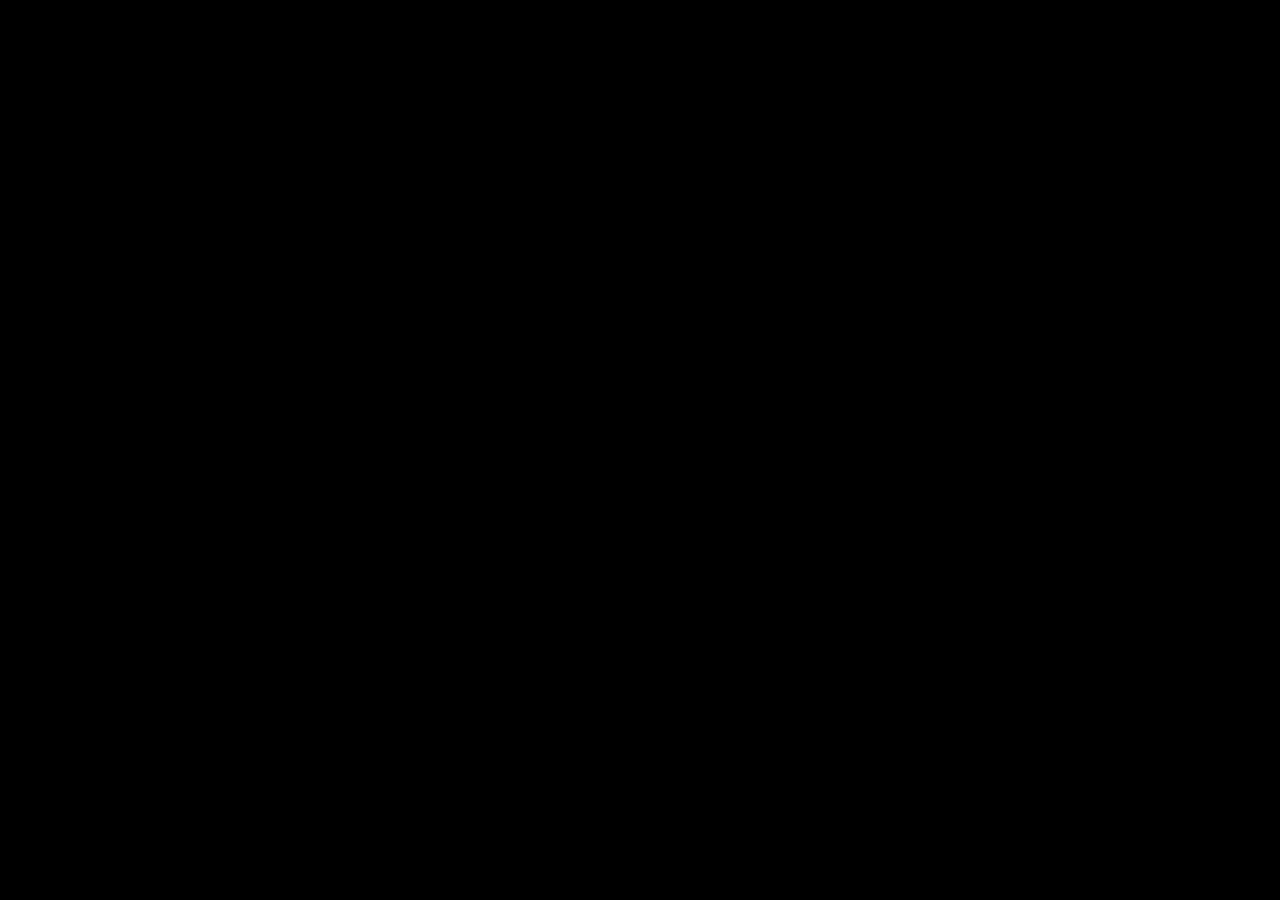
==== about.html @ 008f18ce "Getting started on the about page" ====
<!DOCTYPE html>
<html lang="en">
<head>
    <meta charset="UTF-8">
    <meta name="viewport" content="width=device-width, initial-scale=1.0">
    <title>About - Next.js Static Clone</title>
    <link rel="stylesheet" href="style.css">
</head>
<body>

</body>
</html>
---- style.css ----
:root {
    --bg-color: #000000;
    --text-color: #ffffff;
    --text-secondary: #888888;
    --border-color: #333333;
    --card-bg: #0a0a0a;
    --primary-btn: #ffffff;
    --primary-btn-text: #000000;
    --font-stack: -apple-system, BlinkMacSystemFont, "Segoe UI", Roboto, Oxygen, Ubuntu, Cantarell, "Fira Sans", "Droid Sans", "Helvetica Neue", sans-serif;
}

body {
    background-color: var(--bg-color);
    color: var(--text-color);
    font-family: var(--font-stack);
    margin: 0;
    padding: 0;
    overflow-x: hidden;
}

.navbar {
    display: flex;
    justify-content: space-between;
    align-items: center;
    padding: 0 24px;
    height: 64px;
    border-bottom: 1px solid var(--border-color);
    position: sticky;
    top: 0;
    background: rgba(0, 0, 0, 0.8);
    backdrop-filter: blur(10px);
    z-index: 100;
}

.nav-left {
    display: flex;
    align-items: center;
    gap: 20px;
}

.logo {
    width: 26px;
    height: 26px;
}

.logo-text {
    font-weight: 700;
    font-size: 20px;
    letter-spacing: -0.5px;
}

.nav-links {
    display: flex;
    list-style: none;
    gap: 20px;
    font-size: 14px;
    color: var(--text-secondary);
}

.nav-links li:hover {
    color: var(--text-color);
    cursor: pointer;
}

.nav-right {
    display: flex;
    align-items: center;
    gap: 12px;
}

.search-bar {
    background: #111;
    border: 1px solid var(--border-color);
    padding: 6px 12px;
    border-radius: 6px;
    font-size: 14px;
    color: var(--text-secondary);
    width: 240px;
    display: flex;
    justify-content: space-between;
}

.kbd {
    background: #222;
    padding: 2px 6px;
    border-radius: 4px;
    font-size: 12px;
}

.btn-deploy, .btn-learn {
    padding: 8px 16px;
    border-radius: 6px;
    font-size: 14px;
    font-weight: 500;
    cursor: pointer;
    border: 1px solid var(--border-color);
}

.btn-deploy {
    background: #000;
    color: #fff;
}

.btn-learn {
    background: #fff;
    color: #000;
    border: none;
}

.hero {
    text-align: center;
    padding: 120px 20px;
    position: relative;
    overflow: hidden;
}

.hero h1 {
    font-size: 5rem;
    line-height: 1.1;
    font-weight: 800;
    margin-bottom: 24px;
    background: linear-gradient(to bottom right, #fff 30%, #666);
    -webkit-background-clip: text;
    -webkit-text-fill-color: transparent;
    letter-spacing: -0.04em;
}

.subtitle {
    font-size: 1.25rem;
    color: var(--text-secondary);
    max-width: 600px;
    margin: 0 auto 40px;
    line-height: 1.6;
}

.hero-buttons {
    display: flex;
    justify-content: center;
    gap: 16px;
    margin-bottom: 40px;
}

.btn-primary {
    background: #fff;
    color: #000;
    padding: 12px 32px;
    border-radius: 6px;
    border: none;
    font-weight: 600;
    font-size: 16px;
    cursor: pointer;
}

.btn-secondary {
    background: #000;
    color: #fff;
    padding: 12px 32px;
    border-radius: 6px;
    border: 1px solid var(--border-color);
    font-weight: 600;
    font-size: 16px;
    cursor: pointer;
}

.code-snippet {
    font-family: monospace;
    color: var(--text-secondary);
    font-size: 14px;
}

.section-title {
    text-align: center;
    margin-bottom: 60px;
    font-size: 2rem;
}

.features-section, .powered-by, .showcase, .testimonials {
    max-width: 1200px;
    margin: 0 auto;
    padding: 80px 24px;
}

.grid-container {
    display: grid;
    grid-template-columns: repeat(3, 1fr);
    gap: 24px;
}

.card {
    background: var(--card-bg);
    border: 1px solid var(--border-color);
    border-radius: 12px;
    padding: 24px;
    transition: border-color 0.2s;
}

.card:hover {
    border-color: #fff;
}

.card h3 {
    margin-top: 0;
    font-size: 18px;
}

.card p {
    color: var(--text-secondary);
    font-size: 14px;
    line-height: 1.6;
}

.powered-by h2, .showcase h2 {
    text-align: center;
    font-size: 2.5rem;
    margin-bottom: 40px;
}

.chip-container {
    display: flex;
    justify-content: center;
    margin-bottom: 40px;
}

.tech-grid {
    display: grid;
    grid-template-columns: repeat(3, 1fr);
    gap: 24px;
}

.tech-card {
    background: #111;
    border: 1px solid var(--border-color);
    border-radius: 12px;
    padding: 24px;
    text-align: center;
}

.tech-icon {
    font-size: 40px;
    margin-bottom: 16px;
}

.showcase-grid {
    display: grid;
    grid-template-columns: repeat(3, 1fr);
    grid-auto-rows: 200px;
    gap: 24px;
    margin-bottom: 40px;
}

.showcase-item {
    border-radius: 12px;
    display: flex;
    align-items: center;
    justify-content: center;
    font-weight: 800;
    font-size: 24px;
    letter-spacing: -1px;
}

.btn-showcase {
    display: block;
    margin: 0 auto;
    background: #000;
    color: #fff;
    border: 1px solid var(--border-color);
    padding: 12px 24px;
    border-radius: 6px;
    cursor: pointer;
}

.testimonials {
    display: grid;
    grid-template-columns: repeat(3, 1fr);
    gap: 24px;
}

.testimonial-card {
    background: #000;
    border: 1px solid var(--border-color);
    padding: 32px;
    border-radius: 8px;
}

.testimonial-card p {
    font-size: 18px;
    line-height: 1.6;
    margin-bottom: 24px;
}

footer {
    border-top: 1px solid var(--border-color);
    padding: 60px 24px;
    margin-top: 80px;
    display: flex;
    flex-direction: column;
    align-items: center;
}

.footer-logo {
    font-weight: 800;
    font-size: 24px;
    margin-bottom: 40px;
}

.footer-links {
    display: flex;
    gap: 80px;
    margin-bottom: 60px;
}

.col {
    display: flex;
    flex-direction: column;
    gap: 12px;
}

.col h4 {
    margin: 0 0 8px 0;
    font-size: 14px;
}

.col a {
    color: var(--text-secondary);
    text-decoration: none;
    font-size: 14px;
}

.col a:hover {
    text-decoration: underline;
}

.copyright {
    color: var(--text-secondary);
    font-size: 14px;
}

@media (max-width: 768px) {
    .nav-links, .nav-right, .code-snippet {
        display: none;
    }
    .hero h1 {
        font-size: 3rem;
    }
    .grid-container, .tech-grid, .showcase-grid, .testimonials {
        grid-template-columns: 1fr;
    }
    .footer-links {
        flex-direction: column;
        gap: 40px;
        text-align: center;
    }
}
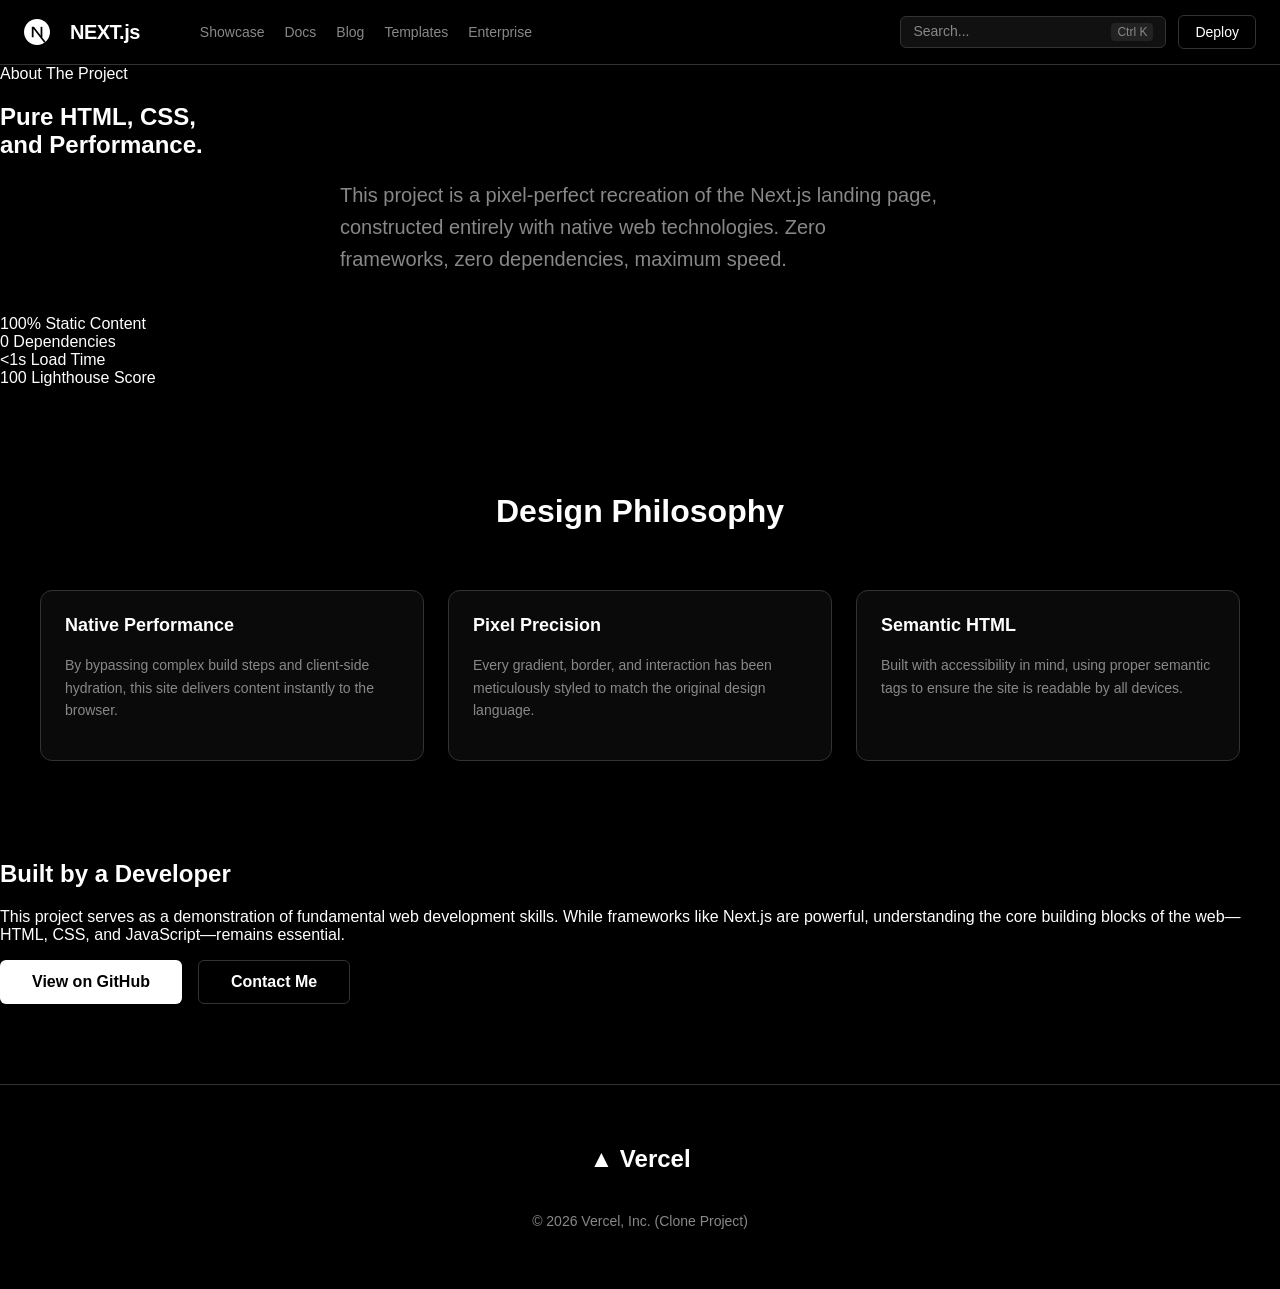
==== commit e919f398: "Content for the about page" ====
--- a/about.html
+++ b/about.html
@@ -7,6 +7,102 @@
     <link rel="stylesheet" href="style.css">
 </head>
 <body>
+    <nav class="navbar">
+        <div class="nav-left">
+            <a href="index.html" style="display: flex; align-items: center; gap: 20px; text-decoration: none; color: white;">
+                <svg class="logo" height="20" viewBox="0 0 180 180" fill="none" xmlns="http://www.w3.org/2000/svg">
+                    <path d="M180 90C180 139.706 139.706 180 90 180C40.2944 180 0 139.706 0 90C0 40.2944 40.2944 0 90 0C139.706 0 180 40.2944 180 90Z" fill="white"/>
+                    <path d="M149.508 157.52L69.142 54H54V125.97H66.1136V69.3836L139.999 164.845C143.333 162.614 146.509 160.165 149.508 157.52Z" fill="black"/>
+                    <rect x="115" y="54" width="12" height="72" fill="black"/>
+                </svg>
+                <span class="logo-text">NEXT.js</span>
+            </a>
+            <ul class="nav-links">
+                <li>Showcase</li>
+                <li>Docs</li>
+                <li>Blog</li>
+                <li>Templates</li>
+                <li>Enterprise</li>
+            </ul>
+        </div>
+        <div class="nav-right">
+            <div class="search-bar">Search... <span class="kbd">Ctrl K</span></div>
+            <button class="btn-deploy">Deploy</button>
+        </div>
+    </nav>
 
+    <main>
+        <section class="about-hero">
+            <span class="badge">About The Project</span>
+            <h1>Pure HTML, CSS, <br>and Performance.</h1>
+            <p class="subtitle">
+                This project is a pixel-perfect recreation of the Next.js landing page, constructed entirely with native web technologies. Zero frameworks, zero dependencies, maximum speed.
+            </p>
+        </section>
+
+        <!-- Statistics Grid -->
+        <section class="stats-section">
+            <div class="stats-grid">
+                <div class="stat-item">
+                    <span class="stat-number">100%</span>
+                    <span class="stat-label">Static Content</span>
+                </div>
+                <div class="stat-item">
+                    <span class="stat-number">0</span>
+                    <span class="stat-label">Dependencies</span>
+                </div>
+                <div class="stat-item">
+                    <span class="stat-number">&lt;1s</span>
+                    <span class="stat-label">Load Time</span>
+                </div>
+                <div class="stat-item">
+                    <span class="stat-number">100</span>
+                    <span class="stat-label">Lighthouse Score</span>
+                </div>
+            </div>
+        </section>
+
+        <!-- Core Philosophy (Reusing Card Styling) -->
+        <section class="features-section">
+            <h2 class="section-title">Design Philosophy</h2>
+            <div class="grid-container">
+                <div class="card">
+                    <h3>Native Performance</h3>
+                    <p>By bypassing complex build steps and client-side hydration, this site delivers content instantly to the browser.</p>
+                </div>
+                <div class="card">
+                    <h3>Pixel Precision</h3>
+                    <p>Every gradient, border, and interaction has been meticulously styled to match the original design language.</p>
+                </div>
+                <div class="card">
+                    <h3>Semantic HTML</h3>
+                    <p>Built with accessibility in mind, using proper semantic tags to ensure the site is readable by all devices.</p>
+                </div>
+            </div>
+        </section>
+
+        <section class="creator-section">
+            <div class="creator-content">
+                <h2>Built by a Developer</h2>
+                <p>
+                    This project serves as a demonstration of fundamental web development skills. 
+                    While frameworks like Next.js are powerful, understanding the core building blocks of the web—HTML, CSS, and JavaScript—remains essential.
+                </p>
+                <div class="hero-buttons" style="justify-content: flex-start;">
+                    <button class="btn-primary">View on GitHub</button>
+                    <button class="btn-secondary">Contact Me</button>
+                </div>
+            </div>
+        </section>
+    </main>
+
+    <footer>
+        <div class="footer-logo">▲ Vercel</div>
+        <div class="copyright">
+            © 2026 Vercel, Inc. (Clone Project)
+        </div>
+    </footer>
+
+    <script src="script.js"></script>
 </body>
 </html>
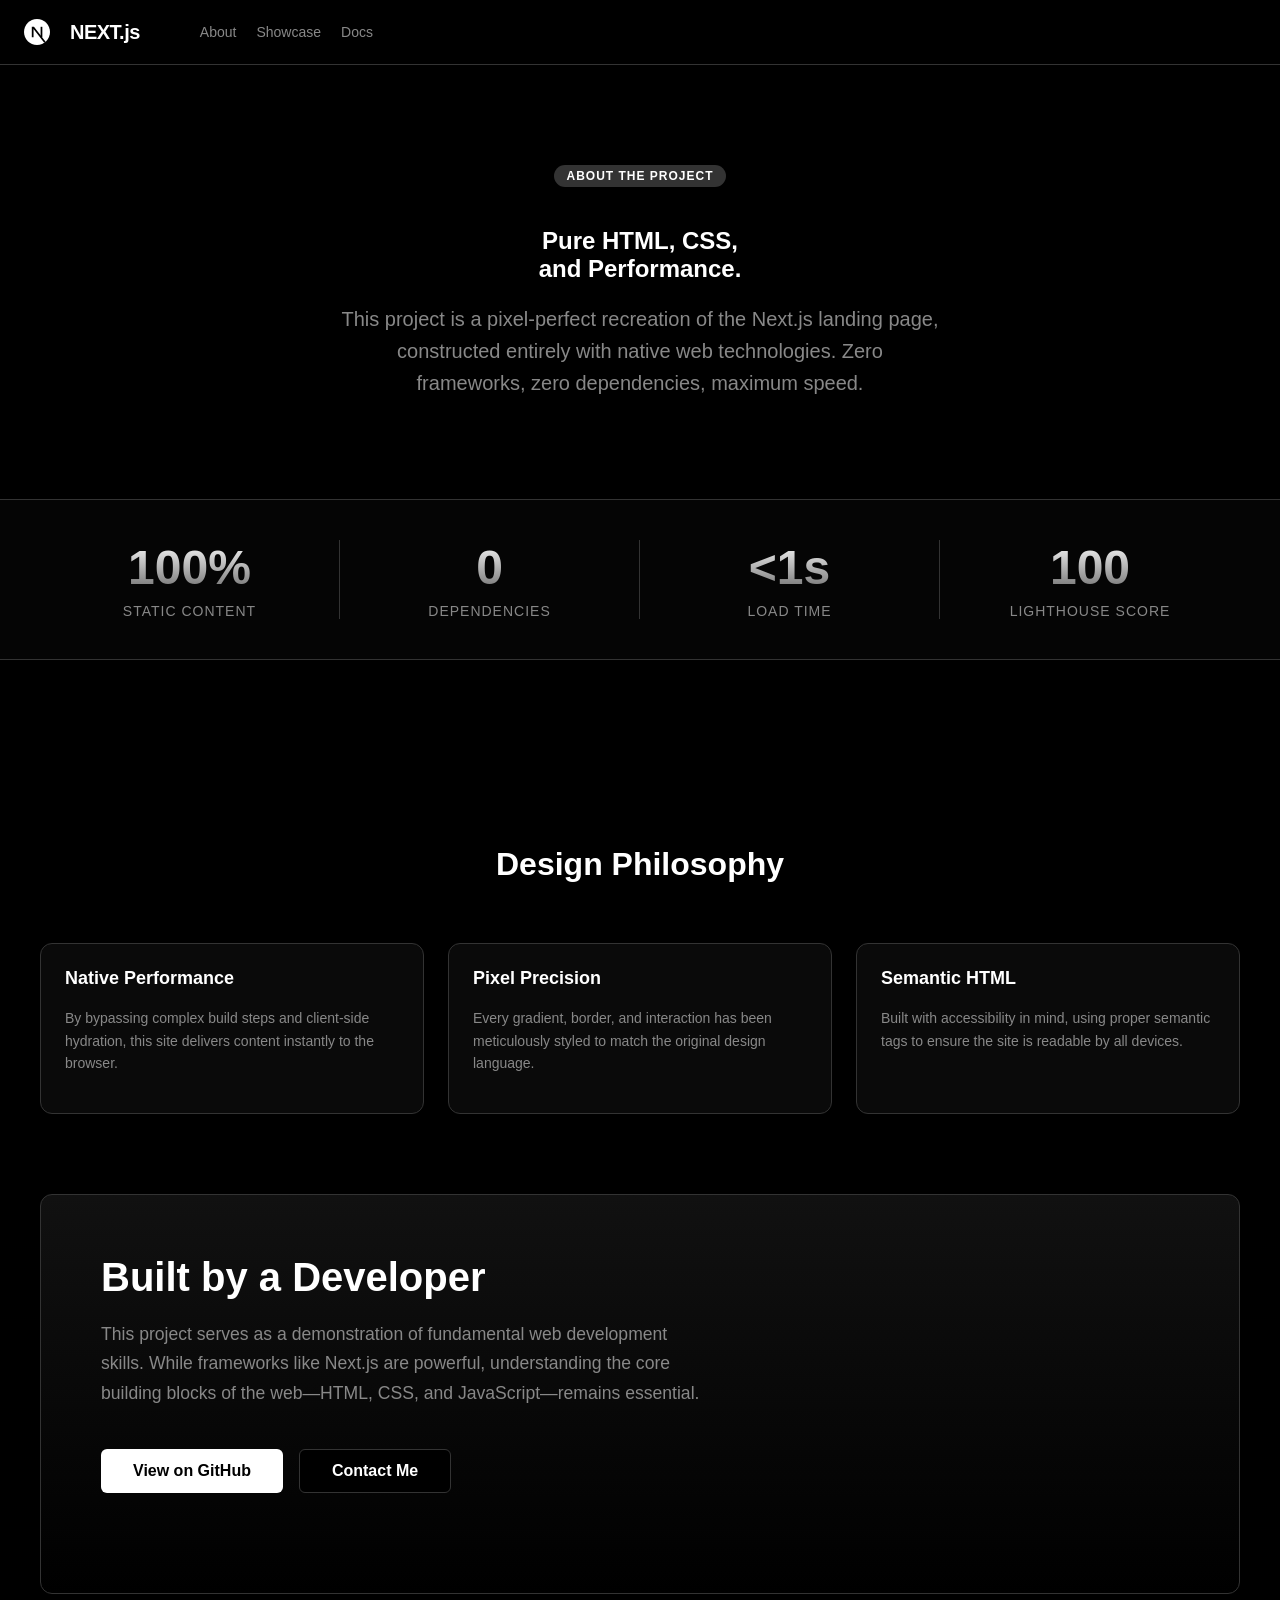
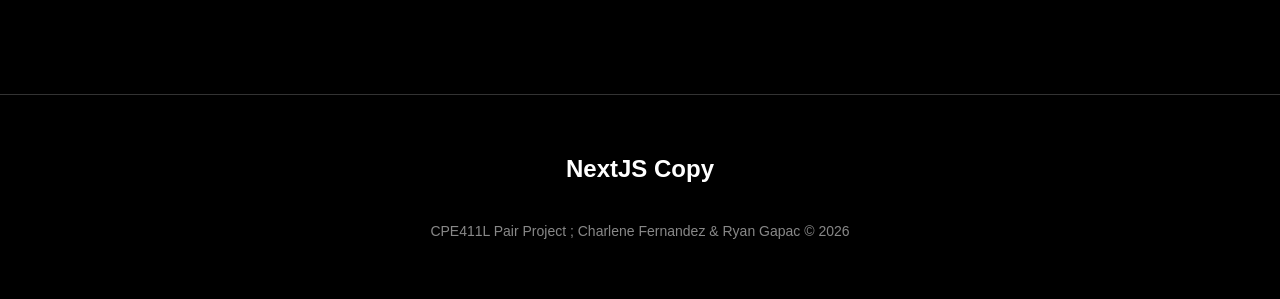
==== commit 2d0a2ec8: "made changes as requested to the navbar and footer" ====
--- a/about.html
+++ b/about.html
@@ -18,16 +18,10 @@
                 <span class="logo-text">NEXT.js</span>
             </a>
             <ul class="nav-links">
-                <li>Showcase</li>
-                <li>Docs</li>
-                <li>Blog</li>
-                <li>Templates</li>
-                <li>Enterprise</li>
+              <li>About</li>
+              <li>Showcase</li>
+              <li>Docs</li>
             </ul>
-        </div>
-        <div class="nav-right">
-            <div class="search-bar">Search... <span class="kbd">Ctrl K</span></div>
-            <button class="btn-deploy">Deploy</button>
         </div>
     </nav>
 
@@ -97,10 +91,10 @@
     </main>
 
     <footer>
-        <div class="footer-logo">▲ Vercel</div>
-        <div class="copyright">
-            © 2026 Vercel, Inc. (Clone Project)
-        </div>
+      <div class="footer-logo">NextJS Copy</div>
+      <div class="copyright">
+        CPE411L Pair Project ; Charlene Fernandez & Ryan Gapac &copy; 2026
+      </div>
     </footer>
 
     <script src="script.js"></script>
--- a/style.css
+++ b/style.css
@@ -351,3 +351,118 @@
         text-align: center;
     }
 }
+
+.about-hero {
+    text-align: center;
+    padding: 100px 20px 60px;
+    max-width: 800px;
+    margin: 0 auto;
+}
+
+.badge {
+    background: #333;
+    color: #fff;
+    font-size: 12px;
+    padding: 4px 12px;
+    border-radius: 20px;
+    font-weight: 600;
+    text-transform: uppercase;
+    letter-spacing: 1px;
+    margin-bottom: 20px;
+    display: inline-block;
+}
+
+.stats-section {
+    border-top: 1px solid var(--border-color);
+    border-bottom: 1px solid var(--border-color);
+    background: rgba(255, 255, 255, 0.02);
+    margin-bottom: 80px;
+}
+
+.stats-grid {
+    display: grid;
+    grid-template-columns: repeat(4, 1fr);
+    max-width: 1200px;
+    margin: 0 auto;
+    padding: 40px 20px;
+}
+
+.stat-item {
+    display: flex;
+    flex-direction: column;
+    align-items: center;
+    border-right: 1px solid var(--border-color);
+}
+
+.stat-item:last-child {
+    border-right: none;
+}
+
+.stat-number {
+    font-size: 3rem;
+    font-weight: 800;
+    background: linear-gradient(to bottom, #fff, #666);
+    -webkit-background-clip: text;
+    -webkit-text-fill-color: transparent;
+    margin-bottom: 8px;
+}
+
+.stat-label {
+    color: var(--text-secondary);
+    font-size: 14px;
+    text-transform: uppercase;
+    letter-spacing: 1px;
+}
+
+.creator-section {
+    max-width: 1200px;
+    margin: 0 auto 100px;
+    padding: 0 24px;
+}
+
+.creator-content {
+    background: linear-gradient(180deg, #111 0%, #000 100%);
+    border: 1px solid var(--border-color);
+    border-radius: 12px;
+    padding: 60px;
+    text-align: left;
+}
+
+.creator-content h2 {
+    font-size: 2.5rem;
+    margin-top: 0;
+    margin-bottom: 20px;
+}
+
+.creator-content p {
+    color: var(--text-secondary);
+    font-size: 1.1rem;
+    line-height: 1.7;
+    max-width: 600px;
+    margin-bottom: 40px;
+}
+
+@media (max-width: 768px) {
+    .stats-grid {
+        grid-template-columns: 1fr 1fr;
+        gap: 40px 0;
+    }
+    .stat-item:nth-child(2) {
+        border-right: none;
+    }
+    .creator-content {
+        padding: 30px;
+        text-align: center;
+    }
+    .creator-content .hero-buttons {
+        justify-content: center !important;
+    }
+}
+
+.nav-link-item {
+    color: inherit;
+    text-decoration: none;
+}
+.nav-link-item:hover {
+    color: var(--text-color);
+}
